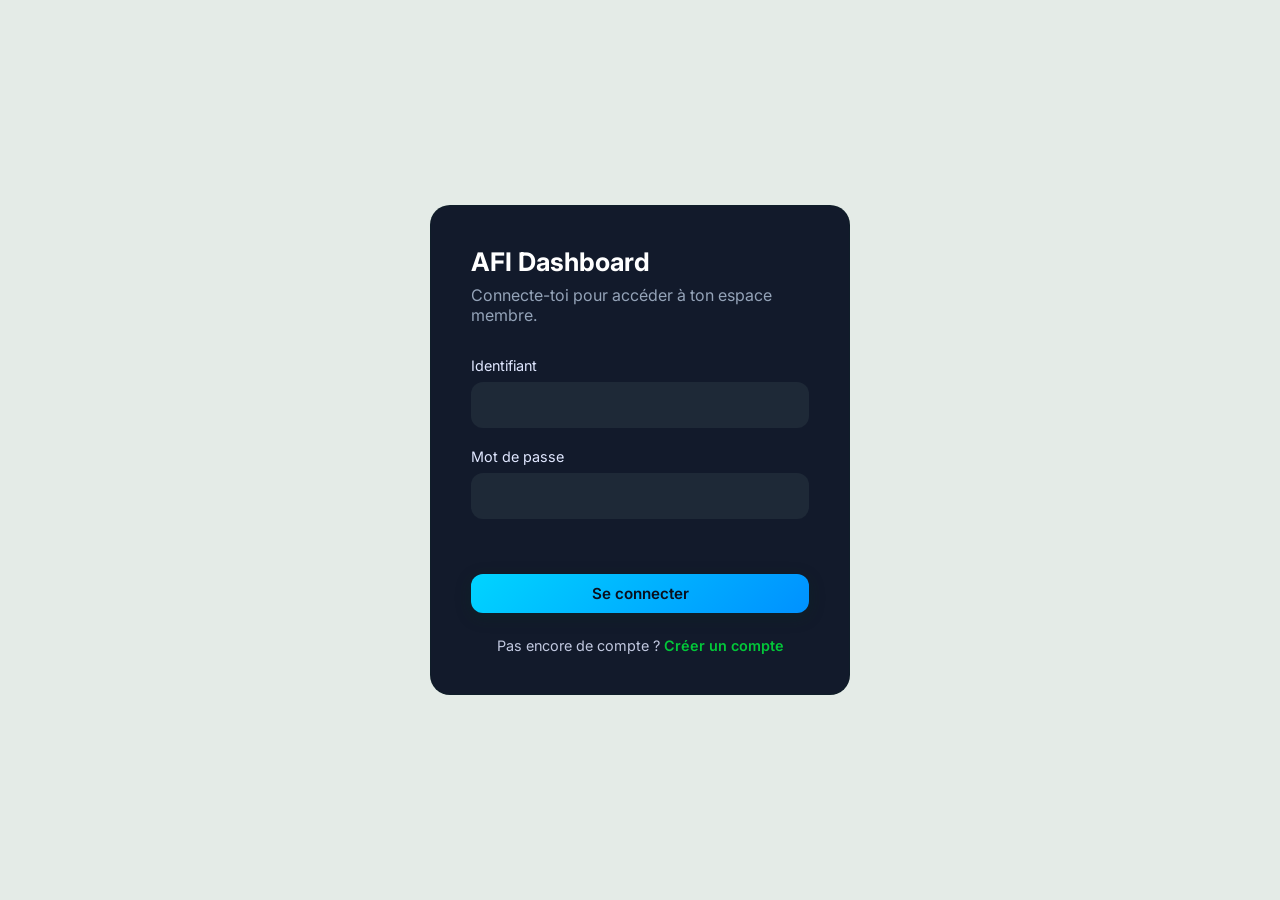
==== web/assets/pages/dashboard.html @ acdeb8c3 "First pushing" ====
<!DOCTYPE html>
<html lang="fr">
<head>
    <meta charset="UTF-8">
    <meta name="viewport" content="width=device-width, initial-scale=1.0">
    <title>Tableau de Bord - Africa Fintech Inside</title>
    <link href="https://fonts.googleapis.com/css2?family=Inter:wght@300;400;500;600;700;800&display=swap" rel="stylesheet">
    <link rel="stylesheet" href="https://cdnjs.cloudflare.com/ajax/libs/font-awesome/6.5.1/css/all.min.css">
    <link rel="stylesheet" href="../css/dashboard.css">
    <!-- Styles compilés depuis ../sass/dashboard.scss (sass ../sass/dashboard.scss ../css/dashboard.css) -->
</head>
<body>
    <!-- Sidebar -->
    <aside class="sidebar">
        <div class="logo-dashboard">
            <img src="../logo.jpeg" alt="AFI">
            AFI Dashboard
        </div>

        <ul class="nav-menu">
            <li><a data-section="home" class="active"><i class="fas fa-home"></i> Accueil</a></li>
            <li><a data-section="contents"><i class="fas fa-play-circle"></i> Mes Contenus</a></li>
            <li><a data-section="events"><i class="fas fa-calendar"></i> Événements</a></li>
            <li><a data-section="community"><i class="fas fa-users"></i> Communauté</a></li>
            <li><a data-section="profile"><i class="fas fa-user-circle"></i> Profil</a></li>
        </ul>

        <div class="sidebar-footer">
            <button id="logout-btn" class="btn btn-block btn-logout">
                <i class="fas fa-sign-out-alt"></i> Se déconnecter
            </button>
        </div>
    </aside>

    <!-- Main Content -->
    <main class="main-content">
        <div class="top-bar">
            <div class="welcome">
                Bonjour, <span id="welcome-name">…</span> 
            </div>
            <div class="top-bar-actions">
                <div class="search-wrapper">
                    <input type="text" placeholder="Rechercher un contenu...">
                    <i class="fas fa-search"></i>
                </div>
                <i class="fas fa-bell icon-bell"></i>
                <div class="avatar" id="avatar">A</div>
            </div>
        </div>

        <!-- ===== Section: Accueil ===== -->
        <section id="section-home" class="dashboard-section active">
            <div class="stats-grid">
                <div class="stat-card stat-card--success">
                    <p><i class="fas fa-circle-check"></i> Contenus terminés</p>
                    <div class="stat-value" id="stat-contents" data-count="0">0</div>
                    <p class="stat-hint">Progression</p>
                </div>
                <div class="stat-card stat-card--warning">
                    <p><i class="fas fa-clock"></i> Heures de formation</p>
                    <div class="stat-value" id="stat-hours" data-count="0" data-suffix="h">0h</div>
                    <p class="stat-hint">Objectif : 60h/an</p>
                </div>
                <div class="stat-card stat-card--info">
                    <p><i class="fas fa-calendar-check"></i> Événements</p>
                    <div class="stat-value" id="stat-events" data-count="0">0</div>
                    <p class="stat-hint">Participations</p>
                </div>
                <div class="stat-card stat-card--purple">
                    <p><i class="fas fa-star"></i> Points Communauté</p>
                    <div class="stat-value" id="stat-points" data-count="0">0</div>
                    <p class="stat-hint">Classement membres</p>
                </div>
            </div>

            <div class="two-col">
                <div>
                    <div class="section-title"><i class="fas fa-fire"></i> Recommandations pour vous</div>
                    <div class="content-grid" id="recommendations">
                        <p class="empty-state">Chargement des contenus…</p>
                    </div>
                </div>

                <div>
                    <div class="section-title"><i class="fas fa-calendar-alt"></i> Prochains événements</div>
                    <div class="events-list" id="events-list">
                        <p class="empty-state">Chargement…</p>
                    </div>
                    <div class="events-list-footer">
                        <a href="#" class="btn btn-primary btn-block" data-section-link="events">Voir tous les événements</a>
                    </div>
                </div>
            </div>

            <div class="highlight-card">
                <div>
                    <h3>AFI Weekly — Dernière édition</h3>
                    <p>Tendances réglementaires en Afrique de l'Ouest + Opportunités de levée de fonds</p>
                </div>
                <a href="#" class="btn btn-primary">Lire le rapport</a>
            </div>
        </section>

        <!-- ===== Section: Mes Contenus ===== -->
        <section id="section-contents" class="dashboard-section">
            <div class="section-title"><i class="fas fa-play-circle"></i> Tous les contenus</div>
            <div class="content-grid" id="contents-full">
                <p class="empty-state">Chargement des contenus…</p>
            </div>
        </section>

        <!-- ===== Section: Événements ===== -->
        <section id="section-events" class="dashboard-section">
            <div class="section-title"><i class="fas fa-calendar"></i> Tous les événements</div>

            <!-- Création d'un événement -->
            <div class="event-create-card" id="event-create-card">
                <div class="event-create-head">
                    <h3 id="event-form-title"><i class="fas fa-plus-circle"></i> Créer un événement</h3>
                    <p id="event-form-subtitle">Il apparaîtra sur la landing et sera ouvert à la réservation.</p>
                </div>
                <form id="event-create-form" class="event-create-form">
                    <div class="form-row">
                        <div class="form-group">
                            <label for="ev-title">Titre *</label>
                            <input type="text" id="ev-title" name="title" required>
                        </div>
                        <div class="form-group">
                            <label for="ev-badge">Badge</label>
                            <input type="text" id="ev-badge" name="badge" placeholder="Networking, Annuel…">
                        </div>
                    </div>
                    <div class="form-group">
                        <label for="ev-description">Description</label>
                        <textarea id="ev-description" name="description" rows="3"></textarea>
                    </div>
                    <div class="form-row">
                        <div class="form-group">
                            <label for="ev-starts-at">Date & heure *</label>
                            <input type="datetime-local" id="ev-starts-at" name="starts_at" required>
                        </div>
                        <div class="form-group">
                            <label for="ev-location">Lieu</label>
                            <input type="text" id="ev-location" name="location" placeholder="Abidjan, En ligne…">
                        </div>
                    </div>
                    <div class="form-row">
                        <div class="form-group">
                            <label for="ev-status">Statut</label>
                            <select id="ev-status" name="status">
                                <option value="open">Réservations ouvertes</option>
                                <option value="early_bird">Early Bird</option>
                                <option value="registered">Inscrit / complet</option>
                            </select>
                        </div>
                        <div class="form-group">
                            <label for="ev-join-url">Lien (visio / billetterie)</label>
                            <input type="url" id="ev-join-url" name="join_url" placeholder="https://…">
                        </div>
                    </div>
                    <p id="event-create-feedback" class="form-error" role="status" aria-live="polite"></p>
                    <div class="form-actions">
                        <button type="submit" class="btn btn-primary" id="event-submit-btn">Publier l'événement</button>
                        <button type="button" class="btn btn-ghost" id="event-cancel-btn" hidden>Annuler</button>
                    </div>
                </form>
            </div>

            <div class="events-list" id="events-full">
                <p class="empty-state">Chargement…</p>
            </div>
        </section>

        <!-- ===== Section: Communauté ===== -->
        <section id="section-community" class="dashboard-section">
            <div class="section-title"><i class="fas fa-users"></i> Communauté</div>
            <p class="empty-state">Espace communautaire à venir.</p>
        </section>

        <!-- ===== Section: Profil ===== -->
        <section id="section-profile" class="dashboard-section">
            <div class="section-title"><i class="fas fa-user-circle"></i> Mon Profil</div>
            <div class="profile-card" id="profile-card">
                <p class="empty-state">Chargement du profil…</p>
            </div>
        </section>

        <footer class="footer">
            &copy; 2026 Africa Fintech Inside • Tableau de Bord Client
        </footer>
    </main>

    <div id="toast" role="status" aria-live="polite"></div>

    <script src="../js/dashboardApp.js"></script>
</body>
</html>
---- web/assets/css/dashboard.css ----
/* ==========================================================================
   VARIABLES & DESIGN SYSTEM
   ========================================================================== */
:root {
  --primary: #00381C;
  --dark: #101828;
  --card: #121a2b;
  --text: #e0e7ff;
  --muted: #94a3b8;
}

* {
  margin: 0;
  padding: 0;
  box-sizing: border-box;
}

body {
  font-family: "Inter", sans-serif;
  background: #E4EBE7;
  color: var(--text);
  min-height: 100vh;
  display: flex;
}

.sidebar {
  width: 280px;
  background: #E4EBE7;
  border-right: 1px solid rgba(0, 56, 28, 0.1);
  padding: 2rem 1.5rem;
  height: 100vh;
  position: fixed;
  display: flex;
  flex-direction: column;
  overflow-y: auto;
}

.logo-dashboard {
  font-size: 1.5rem;
  font-weight: 800;
  color: white;
  margin-bottom: 3rem;
  display: flex;
  align-items: center;
  gap: 10px;
}
.logo-dashboard img {
  height: 40px;
  border-radius: 8px;
  box-shadow: 0 0 0 1px rgba(0, 56, 28, 0.3), 0 4px 16px rgba(0, 56, 28, 0.15);
  transition: transform 0.4s cubic-bezier(0.16, 1, 0.3, 1);
}
.logo-dashboard:hover img {
  transform: rotate(-6deg) scale(1.05);
}

.nav-menu {
  list-style: none;
}
.nav-menu li {
  margin-bottom: 0.5rem;
}
.nav-menu a {
  position: relative;
  display: flex;
  align-items: center;
  gap: 12px;
  padding: 12px 16px;
  color: #a5b4fc;
  text-decoration: none;
  border-radius: 12px;
  transition: color 0.3s, background 0.3s, transform 0.2s;
  cursor: pointer;
}
.nav-menu a i {
  width: 20px;
  text-align: center;
  font-size: 1rem;
  transition: transform 0.3s;
}
.nav-menu a:hover {
  background: rgba(0, 56, 28, 0.08);
  color: white;
  transform: translateX(4px);
}
.nav-menu a:hover i {
  transform: scale(1.15);
}
.nav-menu a.active {
  background: rgba(0, 56, 28, 0.15);
  color: white;
}
.nav-menu a.active::before {
  content: "";
  position: absolute;
  left: 0;
  top: 20%;
  bottom: 20%;
  width: 3px;
  border-radius: 0 3px 3px 0;
  background: var(--primary);
  box-shadow: 0 0 12px var(--primary);
}

.sidebar-footer {
  margin-top: auto;
  padding-top: 3rem;
}

.main-content {
  margin-left: 280px;
  flex: 1;
  padding: 2rem;
  width: calc(100% - 280px);
}

.top-bar {
  display: flex;
  justify-content: space-between;
  align-items: center;
  margin-bottom: 2rem;
  background: white;
  padding: 1rem 2rem;
  border-radius: 16px;
  gap: 1rem;
  flex-wrap: wrap;
}

.welcome {
  font-size: 1.8rem;
  font-weight: 700;
}
.welcome span {
  color: var(--primary);
}

.top-bar-actions {
  display: flex;
  align-items: center;
  gap: 1rem;
}

.search-wrapper {
  position: relative;
}
.search-wrapper input {
  background: #1e2937;
  border: none;
  padding: 10px 16px 10px 40px;
  border-radius: 9999px;
  width: 320px;
  max-width: 100%;
  color: white;
}
.search-wrapper i {
  position: absolute;
  left: 16px;
  top: 12px;
  color: #64748b;
}

.icon-bell {
  font-size: 1.4rem;
  cursor: pointer;
  color: #a5b4fc;
  transition: color 0.3s, transform 0.3s;
}
.icon-bell:hover {
  color: var(--primary);
  transform: rotate(12deg);
}

.avatar {
  width: 42px;
  height: 42px;
  color: #fff;
  border-radius: 50%;
  display: flex;
  align-items: center;
  justify-content: center;
  font-weight: bold;
  text-transform: uppercase;
  box-shadow: 0 4px 14px rgba(0, 56, 28, 0.3);
  cursor: pointer;
  transition: transform 0.3s;
}
.avatar:hover {
  transform: scale(1.08);
}

.dashboard-section {
  display: none;
}
.dashboard-section.active {
  display: block;
  animation: fadeIn 0.45s cubic-bezier(0.16, 1, 0.3, 1);
}

@keyframes fadeIn {
  from {
    opacity: 0;
    transform: translateY(14px);
  }
  to {
    opacity: 1;
    transform: translateY(0);
  }
}
.reveal {
  opacity: 0;
  transform: translateY(18px);
  animation: revealUp 0.6s cubic-bezier(0.16, 1, 0.3, 1) forwards;
  animation-delay: var(--delay, 0s);
}

@keyframes revealUp {
  to {
    opacity: 1;
    transform: translateY(0);
  }
}
@media (prefers-reduced-motion: reduce) {
  .reveal {
    animation: none;
    opacity: 1;
    transform: none;
  }
  .dashboard-section.active {
    animation: none;
  }
}
.stats-grid {
  display: grid;
  grid-template-columns: repeat(auto-fit, minmax(240px, 1fr));
  gap: 1.5rem;
  margin-bottom: 2.5rem;
}

.stat-card {
  position: relative;
  background-color: white;
  border-radius: 16px;
  padding: 1.75rem;
  border: 1px solid rgba(0, 56, 28, 0.2);
  overflow: hidden;
  transition: transform 0.35s cubic-bezier(0.16, 1, 0.3, 1), border-color 0.35s, box-shadow 0.35s;
}
.stat-card::before {
  content: "";
  position: absolute;
  top: 0;
  left: 0;
  right: 0;
  height: 3px;
  background: var(--accent, var(--primary));
  opacity: 0.9;
}
.stat-card::after {
  content: "";
  position: absolute;
  top: -40%;
  right: -20%;
  width: 160px;
  height: 160px;
  opacity: 0.08;
  transition: opacity 0.35s;
  pointer-events: none;
}
.stat-card:hover {
  transform: translateY(-6px);
  border-color: var(--accent, var(--primary));
  box-shadow: 0 16px 40px rgba(0, 0, 0, 0.35);
}
.stat-card:hover::after {
  opacity: 0.18;
}
.stat-card > p:first-child {
  margin-bottom: 0.5rem;
  font-size: 0 0.95rem;
}
.stat-card--success {
  --accent: #22c55e;
}
.stat-card--warning {
  --accent: #eab308;
}
.stat-card--info {
  --accent: #00381C;
}
.stat-card--purple {
  --accent: #a855f7;
}

.stat-value {
  font-size: 2.4rem;
  font-weight: 800;
  color: var(--accent, var(--primary));
  line-height: 1.1;
  letter-spacing: -0.02em;
}

.stat-hint {
  font-size: 0.9rem;
  margin-top: 0.35rem;
  color: var(--accent, var(--primary));
}

.section-title {
  font-size: 1.4rem;
  margin-bottom: 1.25rem;
  display: flex;
  align-items: center;
  gap: 10px;
}

.two-col {
  display: grid;
  grid-template-columns: 2fr 1fr;
  gap: 2rem;
}

.content-grid {
  display: grid;
  grid-template-columns: repeat(auto-fit, minmax(320px, 1fr));
  gap: 1.5rem;
}

.content-card {
  background: white;
  border: 1px solid rgba(255, 255, 255, 0.05);
  border-radius: 16px;
  overflow: hidden;
  transition: transform 0.35s cubic-bezier(0.16, 1, 0.3, 1), box-shadow 0.35s, border-color 0.35s;
}
.content-card:hover {
  transform: translateY(-8px);
  border-color: rgba(0, 56, 28, 0.35);
  box-shadow: 0 18px 44px rgba(0, 0, 0, 0.4);
}
.content-card:hover .thumbnail {
  transform: scale(1.06);
}
.content-card:hover .thumbnail::after {
  opacity: 0.85;
}
.content-card:hover .play-overlay {
  opacity: 1;
  transform: translate(-50%, -50%) scale(1);
}

.thumbnail {
  height: 180px;
  background-image: var(--thumb);
  background-size: cover;
  background-position: center;
  position: relative;
  overflow: hidden;
  transition: transform 0.5s ease;
}
.thumbnail::after {
  content: "";
  position: absolute;
  inset: 0;
  background: linear-gradient(to top, rgba(10, 15, 28, 0.6), transparent 60%);
  opacity: 0.5;
  transition: opacity 0.35s;
}

.play-overlay {
  position: absolute;
  top: 50%;
  left: 50%;
  transform: translate(-50%, -50%) scale(0.85);
  width: 54px;
  height: 54px;
  background: rgba(0, 56, 28, 0.95);
  border-radius: 50%;
  display: flex;
  align-items: center;
  justify-content: center;
  color: #0a0f1c;
  font-size: 1.3rem;
  opacity: 0;
  z-index: 1;
  transition: opacity 0.35s, transform 0.35s cubic-bezier(0.16, 1, 0.3, 1);
  box-shadow: 0 0 0 8px rgba(0, 56, 28, 0.18);
}

.content-info {
  padding: 1.25rem;
}
.content-info h3 {
  margin: 12px 0 8px;
  font-size: 1.1rem;
}
.content-info .meta {
  color: var(--muted);
  font-size: 0.9rem;
  line-height: 1.4;
}

.badge {
  color: white;
  font-size: 0.75rem;
  padding: 2px 8px;
  border-radius: 9999px;
  background: var(--badge-color, #64748b);
}

.events-list {
  background: var(--card);
  border-radius: 16px;
  padding: 1.5rem;
}

.events-list-footer {
  margin-top: 2rem;
}

.event-item {
  display: flex;
  justify-content: space-between;
  align-items: center;
  padding: 1rem 0.75rem;
  margin: 0 -0.75rem;
  border-bottom: 1px solid rgba(255, 255, 255, 0.08);
  border-radius: 10px;
  gap: 1rem;
  transition: background 0.3s;
}
.event-item:hover {
  background: rgba(0, 56, 28, 0.05);
}
.event-item:last-child {
  border-bottom: none;
}
.event-item small {
  color: var(--muted);
}

.event-actions {
  display: flex;
  gap: 0.5rem;
  flex-wrap: wrap;
  justify-content: flex-end;
}

.event-status {
  font-weight: 600;
  white-space: nowrap;
}

.status-registered {
  color: #22c55e;
}

.status-early_bird {
  color: #eab308;
}

.btn {
  padding: 10px 24px;
  border-radius: 12px;
  font-weight: 600;
  text-decoration: none;
  display: inline-flex;
  align-items: center;
  gap: 8px;
  transition: all 0.3s;
  border: none;
  cursor: pointer;
  font-family: inherit;
  font-size: 0.95rem;
}

.btn-primary {
  background: linear-gradient(135deg, #00d4ff 0%, #0091ff 100%);
  color: #0a0f1c;
  box-shadow: 0 4px 16px rgba(0, 56, 28, 0.25);
}
.btn-primary:hover {
  transform: translateY(-2px);
  box-shadow: 0 8px 24px rgba(0, 56, 28, 0.4);
}
.btn-primary:active {
  transform: translateY(0);
}

.btn-block {
  width: 100%;
  justify-content: center;
}

.btn-sm {
  padding: 6px 14px;
  font-size: 0.85rem;
}

.btn-watch {
  margin-top: 1rem;
}

.btn-ghost {
  background: rgba(255, 255, 255, 0.06);
  color: var(--text);
  border: 1px solid rgba(255, 255, 255, 0.12);
}
.btn-ghost:hover {
  background: rgba(255, 255, 255, 0.12);
  border-color: rgba(0, 56, 28, 0.4);
}

.btn-danger {
  background: rgba(248, 113, 113, 0.12);
  color: #f87171;
  border: 1px solid rgba(248, 113, 113, 0.4);
}
.btn-danger:hover {
  background: rgba(248, 113, 113, 0.2);
  transform: translateY(-2px);
}

.btn-logout {
  color: #f87171;
}

.highlight-card {
  margin-top: 3rem;
  background: var(--card);
  border-radius: 16px;
  padding: 2rem;
  display: flex;
  align-items: center;
  justify-content: space-between;
  gap: 1.5rem;
  flex-wrap: wrap;
}
.highlight-card p {
  color: var(--muted);
}

.footer {
  text-align: center;
  padding: 2rem;
  color: #64748b;
  font-size: 0.9rem;
}

.empty-state {
  color: var(--muted);
  padding: 1rem 0;
}

.profile-card {
  background: var(--card);
  border: 1px solid rgba(0, 56, 28, 0.15);
  border-radius: 16px;
  padding: 1rem 1.75rem;
  max-width: 620px;
}

.profile-row {
  display: flex;
  justify-content: space-between;
  align-items: center;
  gap: 1rem;
  padding: 1rem 0;
  border-bottom: 1px solid rgba(255, 255, 255, 0.08);
}
.profile-row:last-child {
  border-bottom: none;
}

.profile-label {
  color: var(--muted);
}

.profile-value {
  font-weight: 600;
}

#toast {
  position: fixed;
  bottom: 24px;
  right: 24px;
  display: flex;
  align-items: center;
  gap: 12px;
  background: var(--card);
  color: var(--text);
  border: 1px solid rgba(0, 56, 28, 0.3);
  border-left: 4px solid var(--primary);
  padding: 14px 20px;
  border-radius: 12px;
  box-shadow: 0 12px 32px rgba(0, 0, 0, 0.4);
  max-width: 360px;
  transform: translateY(150%);
  opacity: 0;
  transition: transform 0.4s cubic-bezier(0.16, 1, 0.3, 1), opacity 0.4s;
  z-index: 2000;
}
#toast.show {
  transform: translateY(0);
  opacity: 1;
}
#toast i {
  color: var(--primary);
}

@media (max-width: 992px) {
  body {
    flex-direction: column;
  }
  .sidebar {
    position: relative;
    width: 100%;
    height: auto;
  }
  .main-content {
    margin-left: 0;
    width: 100%;
  }
  .two-col {
    grid-template-columns: 1fr;
  }
  .search-wrapper input {
    width: 100%;
  }
}
.login-body {
  display: flex;
  align-items: center;
  justify-content: center;
  padding: 1.5rem;
}

.login-card {
  background: var(--card);
  border: 1px solid rgba(0, 56, 28, 0.15);
  border-radius: 20px;
  padding: 2.5rem;
  width: min(420px, 100%);
}
.login-card h1 {
  font-size: 1.6rem;
  margin-bottom: 0.5rem;
  color: white;
}
.login-card .subtitle {
  color: var(--muted);
  margin-bottom: 2rem;
}

.form-group {
  margin-bottom: 1.25rem;
}
.form-group label {
  display: block;
  margin-bottom: 0.5rem;
  font-size: 0.9rem;
}
.form-group input,
.form-group textarea,
.form-group select {
  width: 100%;
  background: #1e2937;
  border: 1px solid transparent;
  padding: 12px 16px;
  border-radius: 12px;
  color: white;
  font-size: 1rem;
  font-family: inherit;
}
.form-group textarea {
  resize: vertical;
}
.form-group input:focus,
.form-group textarea:focus,
.form-group select:focus {
  outline: none;
  border-color: var(--primary);
}

.event-create-card {
  background: rgba(255, 255, 255, 0.03);
  border: 1px solid rgba(255, 255, 255, 0.08);
  border-radius: 16px;
  padding: 1.75rem;
  margin-bottom: 2rem;
}

.event-create-head h3 {
  margin: 0 0 0.35rem;
  font-size: 1.15rem;
}
.event-create-head p {
  margin: 0 0 1.5rem;
  font-size: 0.9rem;
  opacity: 0.7;
}

.form-row {
  display: grid;
  grid-template-columns: 1fr 1fr;
  gap: 1.25rem;
}

@media (max-width: 640px) {
  .form-row {
    grid-template-columns: 1fr;
  }
}
.form-actions {
  display: flex;
  gap: 0.75rem;
  flex-wrap: wrap;
}

.form-error {
  color: #f87171;
  font-size: 0.9rem;
  min-height: 1.2rem;
  margin-bottom: 1rem;
}
.form-error--success {
  color: #22c55e;
}

.form-switch {
  margin-top: 1.5rem;
  text-align: center;
  font-size: 0.9rem;
  opacity: 0.85;
}
.form-switch a {
  color: #00E63C;
  font-weight: 600;
  text-decoration: none;
}
.form-switch a:hover {
  text-decoration: underline;
}

/*# sourceMappingURL=dashboard.css.map */
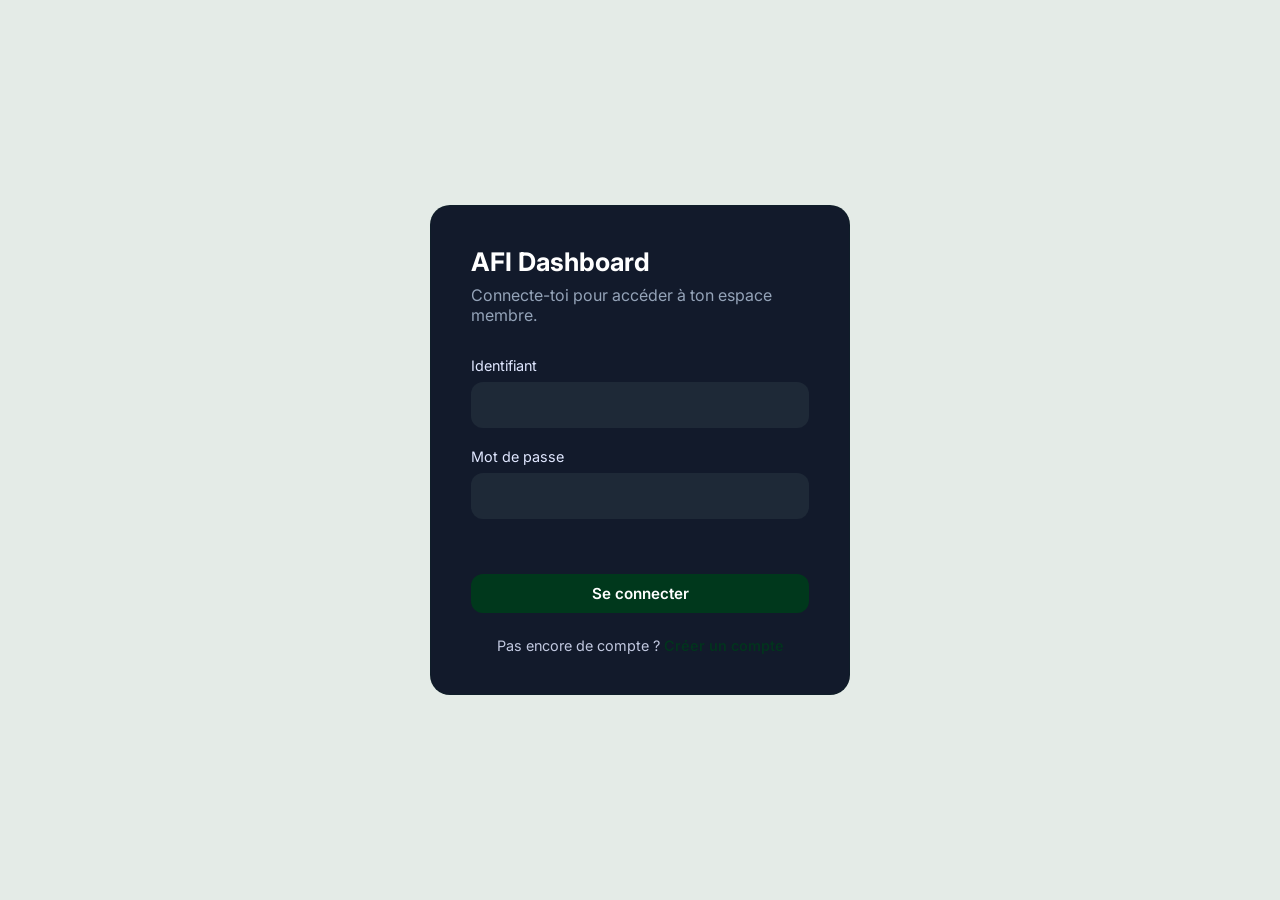
==== commit 084620b0: "TryToMakeSomething" ====
--- a/web/assets/pages/dashboard.html
+++ b/web/assets/pages/dashboard.html
@@ -18,11 +18,38 @@
         </div>
 
         <ul class="nav-menu">
-            <li><a data-section="home" class="active"><i class="fas fa-home"></i> Accueil</a></li>
-            <li><a data-section="contents"><i class="fas fa-play-circle"></i> Mes Contenus</a></li>
-            <li><a data-section="events"><i class="fas fa-calendar"></i> Événements</a></li>
-            <li><a data-section="community"><i class="fas fa-users"></i> Communauté</a></li>
-            <li><a data-section="profile"><i class="fas fa-user-circle"></i> Profil</a></li>
+            <li>
+                <a data-section="home" class="active">
+                    <i class="fas fa-home"></i>
+                    <span>Accueil</span>
+                </a>
+            </li>
+            <li>
+                <a data-section="contents">
+                    <i class="fas fa-play-circle"></i>
+                    <span>Mes Contenus</span>
+                </a>
+            </li>
+            <li>
+                <a data-section="events">
+                    <i class="fas fa-calendar"></i>
+                    <span>Événements</span>
+                </a>
+            </li>
+            <li>
+                <a data-section="community">
+                    <i class="fas fa-users"></i>
+                    <span>Communauté</span>
+                    <span class="nav-badge badge-dev">EN DEV</span>
+                </a>
+            </li>
+            <li>
+                <a data-section="profile">
+                    <i class="fas fa-user-circle"></i>
+                    <span>Profil</span>
+                    <span class="nav-badge badge-dev">EN DEV</span>
+                </a>
+            </li>
         </ul>
 
         <div class="sidebar-footer">
@@ -184,6 +211,15 @@
                 <p class="empty-state">Chargement du profil…</p>
             </div>
         </section>
+        <div class="reservations-modal" id="reservations-modal">
+            <div class="reservations-modal__overlay"></div>
+            <div class="reservations-modal__dialog">
+                <button type="button" class="reservations-modal__close" aria-label="Fermer">&times;</button>
+                <h3 class="reservations-modal__title">Réservations</h3>
+                <p class="reservations-modal__sub"></p>
+                <div class="reservations-modal__list"></div>
+            </div>
+        </div>
 
         <footer class="footer">
             &copy; 2026 Africa Fintech Inside • Tableau de Bord Client
@@ -193,5 +229,6 @@
     <div id="toast" role="status" aria-live="polite"></div>
 
     <script src="../js/dashboardApp.js"></script>
+    <script src="../js/notifications.js"></script>
 </body>
 </html>
--- a/web/assets/css/dashboard.css
+++ b/web/assets/css/dashboard.css
@@ -25,7 +25,7 @@
 
 .sidebar {
   width: 280px;
-  background: #E4EBE7;
+  background: #173c27;
   border-right: 1px solid rgba(0, 56, 28, 0.1);
   padding: 2rem 1.5rem;
   height: 100vh;
@@ -47,11 +47,10 @@
 .logo-dashboard img {
   height: 40px;
   border-radius: 8px;
-  box-shadow: 0 0 0 1px rgba(0, 56, 28, 0.3), 0 4px 16px rgba(0, 56, 28, 0.15);
-  transition: transform 0.4s cubic-bezier(0.16, 1, 0.3, 1);
+  transition: transform 0.3s cubic-bezier(0.16, 1, 0.3, 1);
 }
 .logo-dashboard:hover img {
-  transform: rotate(-6deg) scale(1.05);
+  transform: scale(1.03);
 }
 
 .nav-menu {
@@ -66,29 +65,28 @@
   align-items: center;
   gap: 12px;
   padding: 12px 16px;
-  color: #a5b4fc;
+  color: rgba(255, 255, 255, 0.75);
   text-decoration: none;
-  border-radius: 12px;
-  transition: color 0.3s, background 0.3s, transform 0.2s;
+  border-radius: 10px;
+  transition: color 0.25s, background 0.25s;
   cursor: pointer;
 }
 .nav-menu a i {
   width: 20px;
   text-align: center;
   font-size: 1rem;
-  transition: transform 0.3s;
+  flex-shrink: 0;
+}
+.nav-menu a > span:not(.nav-badge) {
+  flex: 1;
 }
 .nav-menu a:hover {
-  background: rgba(0, 56, 28, 0.08);
-  color: white;
-  transform: translateX(4px);
-}
-.nav-menu a:hover i {
-  transform: scale(1.15);
+  background: rgba(255, 255, 255, 0.06);
+  color: #ffffff;
 }
 .nav-menu a.active {
-  background: rgba(0, 56, 28, 0.15);
-  color: white;
+  background: rgba(255, 255, 255, 0.1);
+  color: #ffffff;
 }
 .nav-menu a.active::before {
   content: "";
@@ -99,7 +97,95 @@
   width: 3px;
   border-radius: 0 3px 3px 0;
   background: var(--primary);
-  box-shadow: 0 0 12px var(--primary);
+}
+
+.nav-badge {
+  padding: 3px 8px;
+  border-radius: 6px;
+  font-size: 0.65rem;
+  font-weight: 700;
+  letter-spacing: 0.4px;
+  text-transform: uppercase;
+  white-space: nowrap;
+}
+
+.badge-dev {
+  background: rgba(220, 38, 38, 0.12);
+  color: #dc2626;
+  border: 1px solid rgba(220, 38, 38, 0.25);
+}
+
+.reservations-modal {
+  position: fixed;
+  inset: 0;
+  z-index: 1000;
+  display: none;
+  align-items: center;
+  justify-content: center;
+  padding: 1.5rem;
+}
+.reservations-modal.is-open {
+  display: flex;
+}
+.reservations-modal__overlay {
+  position: absolute;
+  inset: 0;
+  background: rgba(0, 0, 0, 0.55);
+  backdrop-filter: blur(3px);
+}
+.reservations-modal__dialog {
+  position: relative;
+  width: 100%;
+  max-width: 520px;
+  max-height: 80vh;
+  overflow-y: auto;
+  background: var(--card);
+  border: 1px solid rgba(0, 56, 28, 0.15);
+  border-radius: 16px;
+  padding: 2rem;
+  box-shadow: 0 24px 60px rgba(0, 0, 0, 0.25);
+}
+.reservations-modal__close {
+  position: absolute;
+  top: 1rem;
+  right: 1.1rem;
+  background: none;
+  border: none;
+  font-size: 1.7rem;
+  line-height: 1;
+  color: var(--muted);
+  cursor: pointer;
+  transition: color 0.2s ease;
+}
+.reservations-modal__close:hover {
+  color: var(--primary);
+}
+.reservations-modal__title {
+  margin: 0 0 0.35rem;
+  color: var(--primary);
+  font-size: 1.3rem;
+}
+.reservations-modal__sub {
+  margin: 0 0 1.25rem;
+  color: var(--muted);
+  font-size: 0.9rem;
+}
+
+.reservation-item {
+  display: flex;
+  justify-content: space-between;
+  align-items: center;
+  padding: 0.85rem 0;
+  border-bottom: 1px solid rgba(255, 255, 255, 0.08);
+  gap: 1rem;
+}
+.reservation-item:last-child {
+  border-bottom: none;
+}
+.reservation-item small {
+  color: var(--muted);
+  display: block;
+  margin-top: 2px;
 }
 
 .sidebar-footer {
@@ -162,30 +248,29 @@
 .icon-bell {
   font-size: 1.4rem;
   cursor: pointer;
-  color: #a5b4fc;
-  transition: color 0.3s, transform 0.3s;
+  color: var(--muted);
+  transition: color 0.25s;
 }
 .icon-bell:hover {
   color: var(--primary);
-  transform: rotate(12deg);
 }
 
 .avatar {
   width: 42px;
   height: 42px;
-  color: #fff;
+  background: rgba(0, 56, 28, 0.15);
+  color: var(--primary);
   border-radius: 50%;
   display: flex;
   align-items: center;
   justify-content: center;
   font-weight: bold;
   text-transform: uppercase;
-  box-shadow: 0 4px 14px rgba(0, 56, 28, 0.3);
   cursor: pointer;
-  transition: transform 0.3s;
+  transition: transform 0.2s;
 }
 .avatar:hover {
-  transform: scale(1.08);
+  transform: scale(1.05);
 }
 
 .dashboard-section {
@@ -243,7 +328,7 @@
   padding: 1.75rem;
   border: 1px solid rgba(0, 56, 28, 0.2);
   overflow: hidden;
-  transition: transform 0.35s cubic-bezier(0.16, 1, 0.3, 1), border-color 0.35s, box-shadow 0.35s;
+  transition: transform 0.25s ease, border-color 0.25s;
 }
 .stat-card::before {
   content: "";
@@ -255,28 +340,13 @@
   background: var(--accent, var(--primary));
   opacity: 0.9;
 }
-.stat-card::after {
-  content: "";
-  position: absolute;
-  top: -40%;
-  right: -20%;
-  width: 160px;
-  height: 160px;
-  opacity: 0.08;
-  transition: opacity 0.35s;
-  pointer-events: none;
-}
 .stat-card:hover {
-  transform: translateY(-6px);
+  transform: translateY(-3px);
   border-color: var(--accent, var(--primary));
-  box-shadow: 0 16px 40px rgba(0, 0, 0, 0.35);
-}
-.stat-card:hover::after {
-  opacity: 0.18;
 }
 .stat-card > p:first-child {
   margin-bottom: 0.5rem;
-  font-size: 0 0.95rem;
+  font-size: 0.95rem;
 }
 .stat-card--success {
   --accent: #22c55e;
@@ -288,7 +358,7 @@
   --accent: #00381C;
 }
 .stat-card--purple {
-  --accent: #a855f7;
+  --accent: #00381C;
 }
 
 .stat-value {
@@ -327,21 +397,20 @@
 
 .content-card {
   background: white;
-  border: 1px solid rgba(255, 255, 255, 0.05);
+  border: 1px solid rgba(0, 0, 0, 0.06);
   border-radius: 16px;
   overflow: hidden;
-  transition: transform 0.35s cubic-bezier(0.16, 1, 0.3, 1), box-shadow 0.35s, border-color 0.35s;
+  transition: transform 0.25s ease, border-color 0.25s;
 }
 .content-card:hover {
-  transform: translateY(-8px);
+  transform: translateY(-4px);
   border-color: rgba(0, 56, 28, 0.35);
-  box-shadow: 0 18px 44px rgba(0, 0, 0, 0.4);
 }
 .content-card:hover .thumbnail {
-  transform: scale(1.06);
+  transform: scale(1.03);
 }
 .content-card:hover .thumbnail::after {
-  opacity: 0.85;
+  opacity: 0.6;
 }
 .content-card:hover .play-overlay {
   opacity: 1;
@@ -378,12 +447,11 @@
   display: flex;
   align-items: center;
   justify-content: center;
-  color: #0a0f1c;
+  color: #fff;
   font-size: 1.3rem;
   opacity: 0;
   z-index: 1;
-  transition: opacity 0.35s, transform 0.35s cubic-bezier(0.16, 1, 0.3, 1);
-  box-shadow: 0 0 0 8px rgba(0, 56, 28, 0.18);
+  transition: opacity 0.3s, transform 0.3s cubic-bezier(0.16, 1, 0.3, 1);
 }
 
 .content-info {
@@ -426,7 +494,7 @@
   border-bottom: 1px solid rgba(255, 255, 255, 0.08);
   border-radius: 10px;
   gap: 1rem;
-  transition: background 0.3s;
+  transition: background 0.25s;
 }
 .event-item:hover {
   background: rgba(0, 56, 28, 0.05);
@@ -466,7 +534,7 @@
   display: inline-flex;
   align-items: center;
   gap: 8px;
-  transition: all 0.3s;
+  transition: all 0.25s;
   border: none;
   cursor: pointer;
   font-family: inherit;
@@ -474,13 +542,12 @@
 }
 
 .btn-primary {
-  background: linear-gradient(135deg, #00d4ff 0%, #0091ff 100%);
-  color: #0a0f1c;
-  box-shadow: 0 4px 16px rgba(0, 56, 28, 0.25);
+  background: var(--primary);
+  color: #fff;
 }
 .btn-primary:hover {
-  transform: translateY(-2px);
-  box-shadow: 0 8px 24px rgba(0, 56, 28, 0.4);
+  transform: translateY(-1px);
+  background: rgb(0, 25.4, 12.7);
 }
 .btn-primary:active {
   transform: translateY(0);
@@ -517,7 +584,7 @@
 }
 .btn-danger:hover {
   background: rgba(248, 113, 113, 0.2);
-  transform: translateY(-2px);
+  transform: translateY(-1px);
 }
 
 .btn-logout {
@@ -592,7 +659,7 @@
   border-left: 4px solid var(--primary);
   padding: 14px 20px;
   border-radius: 12px;
-  box-shadow: 0 12px 32px rgba(0, 0, 0, 0.4);
+  box-shadow: 0 8px 24px rgba(0, 0, 0, 0.25);
   max-width: 360px;
   transform: translateY(150%);
   opacity: 0;
@@ -733,7 +800,7 @@
   opacity: 0.85;
 }
 .form-switch a {
-  color: #00E63C;
+  color: var(--primary);
   font-weight: 600;
   text-decoration: none;
 }
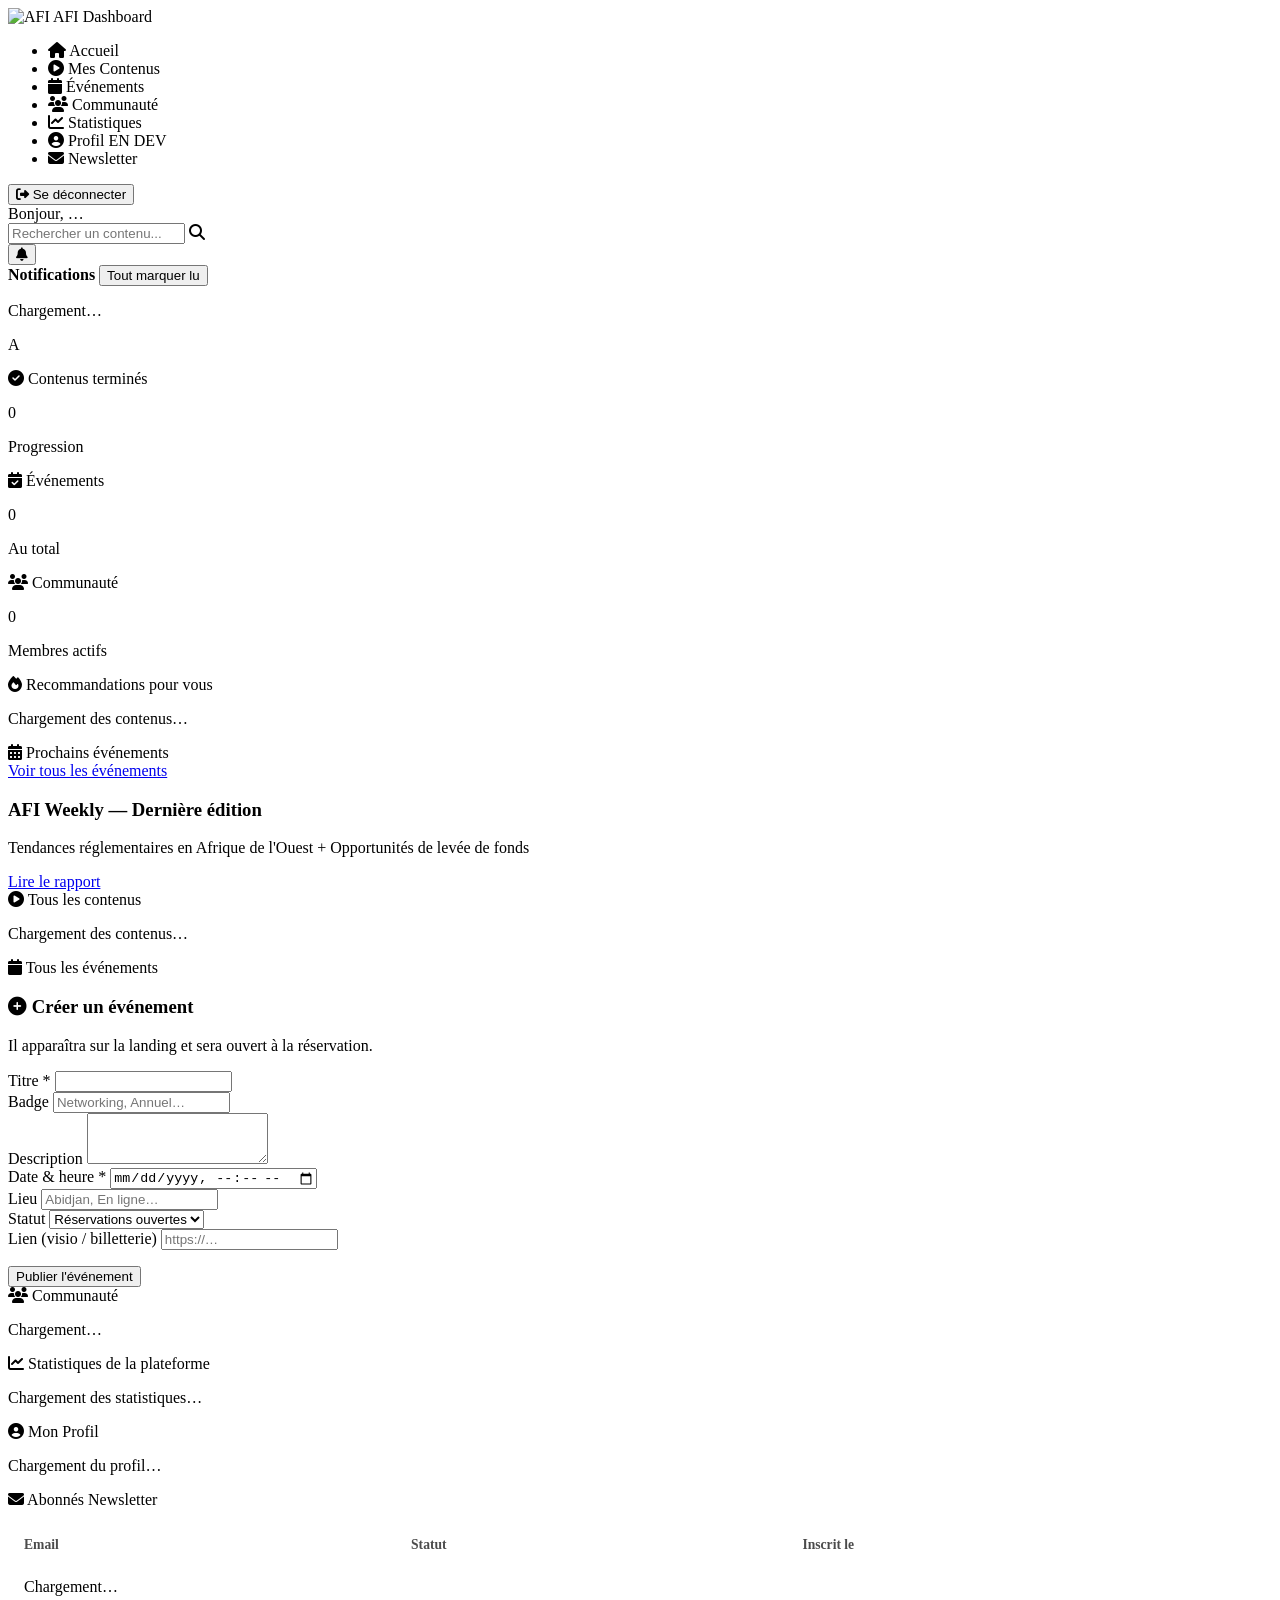
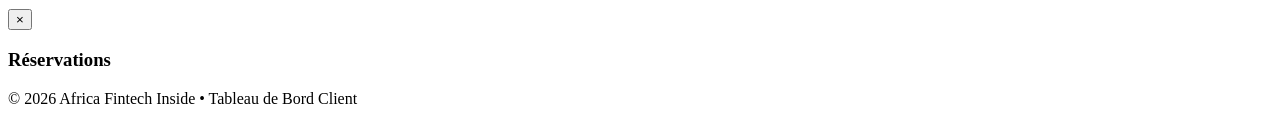
==== commit e9e55a2d: "LastWorkOf_28_11_2026" ====
--- a/web/assets/pages/dashboard.html
+++ b/web/assets/pages/dashboard.html
@@ -3,17 +3,47 @@
 <head>
     <meta charset="UTF-8">
     <meta name="viewport" content="width=device-width, initial-scale=1.0">
+    <meta name="robots" content="noindex, nofollow">
     <title>Tableau de Bord - Africa Fintech Inside</title>
     <link href="https://fonts.googleapis.com/css2?family=Inter:wght@300;400;500;600;700;800&display=swap" rel="stylesheet">
     <link rel="stylesheet" href="https://cdnjs.cloudflare.com/ajax/libs/font-awesome/6.5.1/css/all.min.css">
-    <link rel="stylesheet" href="../css/dashboard.css">
+    <link rel="stylesheet" href="/assets/css/dashboard.css">
     <!-- Styles compilés depuis ../sass/dashboard.scss (sass ../sass/dashboard.scss ../css/dashboard.css) -->
+
+    <style>
+        .newsletter-summary { margin-bottom: 1rem; opacity: .85; }
+        .newsletter-table-wrapper { overflow-x: auto; }
+        .newsletter-table { width: 100%; border-collapse: collapse; }
+        .newsletter-table th,
+        .newsletter-table td {
+            text-align: left; padding: .75rem 1rem;
+            border-bottom: 1px solid rgba(255, 255, 255, .08);
+        }
+        .newsletter-table th { font-weight: 600; opacity: .7; font-size: .85rem; }
+        .sub-status {
+            display: inline-block; padding: .15rem .6rem;
+            border-radius: 999px; font-size: .8rem; font-weight: 600;
+        }
+        .sub-status--active { background: rgba(34, 197, 94, .15); color: #22c55e; }
+        .sub-status--inactive { background: rgba(148, 163, 184, .15); color: #94a3b8; }
+    </style>
+
+    <!-- Mixpanel : envoie les événements pour que /api/site-stats/ ait
+         quelque chose à afficher. Token = Project Token (Settings > SellMuse),
+         PAS le Project ID ni le Service Account. -->
+    <script src="https://cdn.mxpnl.com/libs/mixpanel-2-latest.min.js"></script>
+    <script>
+        mixpanel.init("c207f032a0e8c4c07da6d487538b53c3", { persistence: "localStorage" });
+        // Événement explicite plutôt que l'autocapture : le nom est garanti
+        // identique à celui utilisé dans TRACKED_METRICS (sync_stats.py).
+        mixpanel.track("Page View", { page: "dashboard" });
+    </script>
 </head>
 <body>
     <!-- Sidebar -->
     <aside class="sidebar">
         <div class="logo-dashboard">
-            <img src="../logo.jpeg" alt="AFI">
+            <img src="/assets/logo.jpeg" alt="AFI">
             AFI Dashboard
         </div>
 
@@ -40,7 +70,12 @@
                 <a data-section="community">
                     <i class="fas fa-users"></i>
                     <span>Communauté</span>
-                    <span class="nav-badge badge-dev">EN DEV</span>
+                </a>
+            </li>
+            <li>
+                <a data-section="stats">
+                    <i class="fas fa-chart-line"></i>
+                    <span>Statistiques</span>
                 </a>
             </li>
             <li>
@@ -48,8 +83,16 @@
                     <i class="fas fa-user-circle"></i>
                     <span>Profil</span>
                     <span class="nav-badge badge-dev">EN DEV</span>
-                </a>
-            </li>
+
+                </a>
+            </li>
+            <li>
+                <a data-section="newsletter">
+                    <i class="fas fa-envelope"></i>
+                    <span>Newsletter</span>
+                </a>
+            </li>
+
         </ul>
 
         <div class="sidebar-footer">
@@ -70,7 +113,26 @@
                     <input type="text" placeholder="Rechercher un contenu...">
                     <i class="fas fa-search"></i>
                 </div>
-                <i class="fas fa-bell icon-bell"></i>
+
+                <!-- Panneau de notifications : les id ci-dessous sont ceux
+                     attendus par notifications.js -->
+                <div class="notification-wrapper">
+                    <button type="button" id="notification-btn" class="icon-btn" aria-label="Notifications">
+                        <i class="fas fa-bell icon-bell"></i>
+                        <span id="notification-count" class="notification-badge" hidden>0</span>
+                    </button>
+                    <div id="notification-panel" class="notification-panel">
+                        <div class="notification-panel__head">
+                            <strong>Notifications</strong>
+                            <span id="notification-subtitle" class="notification-subtitle"></span>
+                            <button type="button" id="mark-all-read" class="btn btn-ghost btn-sm">Tout marquer lu</button>
+                        </div>
+                        <div id="notification-list" class="notification-list">
+                            <p class="empty-state">Chargement…</p>
+                        </div>
+                    </div>
+                </div>
+
                 <div class="avatar" id="avatar">A</div>
             </div>
         </div>
@@ -83,20 +145,15 @@
                     <div class="stat-value" id="stat-contents" data-count="0">0</div>
                     <p class="stat-hint">Progression</p>
                 </div>
-                <div class="stat-card stat-card--warning">
-                    <p><i class="fas fa-clock"></i> Heures de formation</p>
-                    <div class="stat-value" id="stat-hours" data-count="0" data-suffix="h">0h</div>
-                    <p class="stat-hint">Objectif : 60h/an</p>
-                </div>
                 <div class="stat-card stat-card--info">
                     <p><i class="fas fa-calendar-check"></i> Événements</p>
                     <div class="stat-value" id="stat-events" data-count="0">0</div>
-                    <p class="stat-hint">Participations</p>
+                    <p class="stat-hint">Au total</p>
                 </div>
                 <div class="stat-card stat-card--purple">
-                    <p><i class="fas fa-star"></i> Points Communauté</p>
+                    <p><i class="fas fa-users"></i> Communauté</p>
                     <div class="stat-value" id="stat-points" data-count="0">0</div>
-                    <p class="stat-hint">Classement membres</p>
+                    <p class="stat-hint">Membres actifs</p>
                 </div>
             </div>
 
@@ -110,9 +167,7 @@
 
                 <div>
                     <div class="section-title"><i class="fas fa-calendar-alt"></i> Prochains événements</div>
-                    <div class="events-list" id="events-list">
-                        <p class="empty-state">Chargement…</p>
-                    </div>
+                  
                     <div class="events-list-footer">
                         <a href="#" class="btn btn-primary btn-block" data-section-link="events">Voir tous les événements</a>
                     </div>
@@ -192,16 +247,20 @@
                     </div>
                 </form>
             </div>
-
-            <div class="events-list" id="events-full">
-                <p class="empty-state">Chargement…</p>
-            </div>
         </section>
 
         <!-- ===== Section: Communauté ===== -->
         <section id="section-community" class="dashboard-section">
             <div class="section-title"><i class="fas fa-users"></i> Communauté</div>
-            <p class="empty-state">Espace communautaire à venir.</p>
+            <p class="empty-state">Chargement…</p>
+        </section>
+
+        <!-- ===== Section: Statistiques ===== -->
+        <section id="section-stats" class="dashboard-section">
+            <div class="section-title"><i class="fas fa-chart-line"></i> Statistiques de la plateforme</div>
+            <div class="stats-grid" id="site-stats-grid">
+                <p class="empty-state">Chargement des statistiques…</p>
+            </div>
         </section>
 
         <!-- ===== Section: Profil ===== -->
@@ -211,6 +270,27 @@
                 <p class="empty-state">Chargement du profil…</p>
             </div>
         </section>
+
+        <!-- ===== Section: Newsletter ===== -->
+        <section id="section-newsletter" class="dashboard-section">
+            <div class="section-title"><i class="fas fa-envelope"></i> Abonnés Newsletter</div>
+            <div class="newsletter-summary" id="newsletter-summary"></div>
+            <div class="newsletter-table-wrapper">
+                <table class="newsletter-table">
+                    <thead>
+                        <tr>
+                            <th>Email</th>
+                            <th>Statut</th>
+                            <th>Inscrit le</th>
+                        </tr>
+                    </thead>
+                    <tbody id="subscribers-body">
+                        <tr><td colspan="3" class="empty-state">Chargement…</td></tr>
+                    </tbody>
+                </table>
+            </div>
+        </section>
+
         <div class="reservations-modal" id="reservations-modal">
             <div class="reservations-modal__overlay"></div>
             <div class="reservations-modal__dialog">
@@ -228,7 +308,13 @@
 
     <div id="toast" role="status" aria-live="polite"></div>
 
-    <script src="../js/dashboardApp.js"></script>
-    <script src="../js/notifications.js"></script>
+    <!-- ORDRE IMPORTANT : dashboardApp.js déclare SECTION_LOADERS en const ;
+         community.js et stats.js y ajoutent une entrée (ils doivent donc
+         être chargés APRÈS lui). notifications.js est indépendant. -->
+    <script src="/assets/js/dashboardApp.js"></script>
+    <script src="/assets/js/notifications.js"></script>
+    <script src="/assets/js/community.js"></script>
+    <script src="/assets/js/stats.js"></script>
+    <script src="/assets/js/newsletterApp.js"></script>
 </body>
-</html>
+</html>
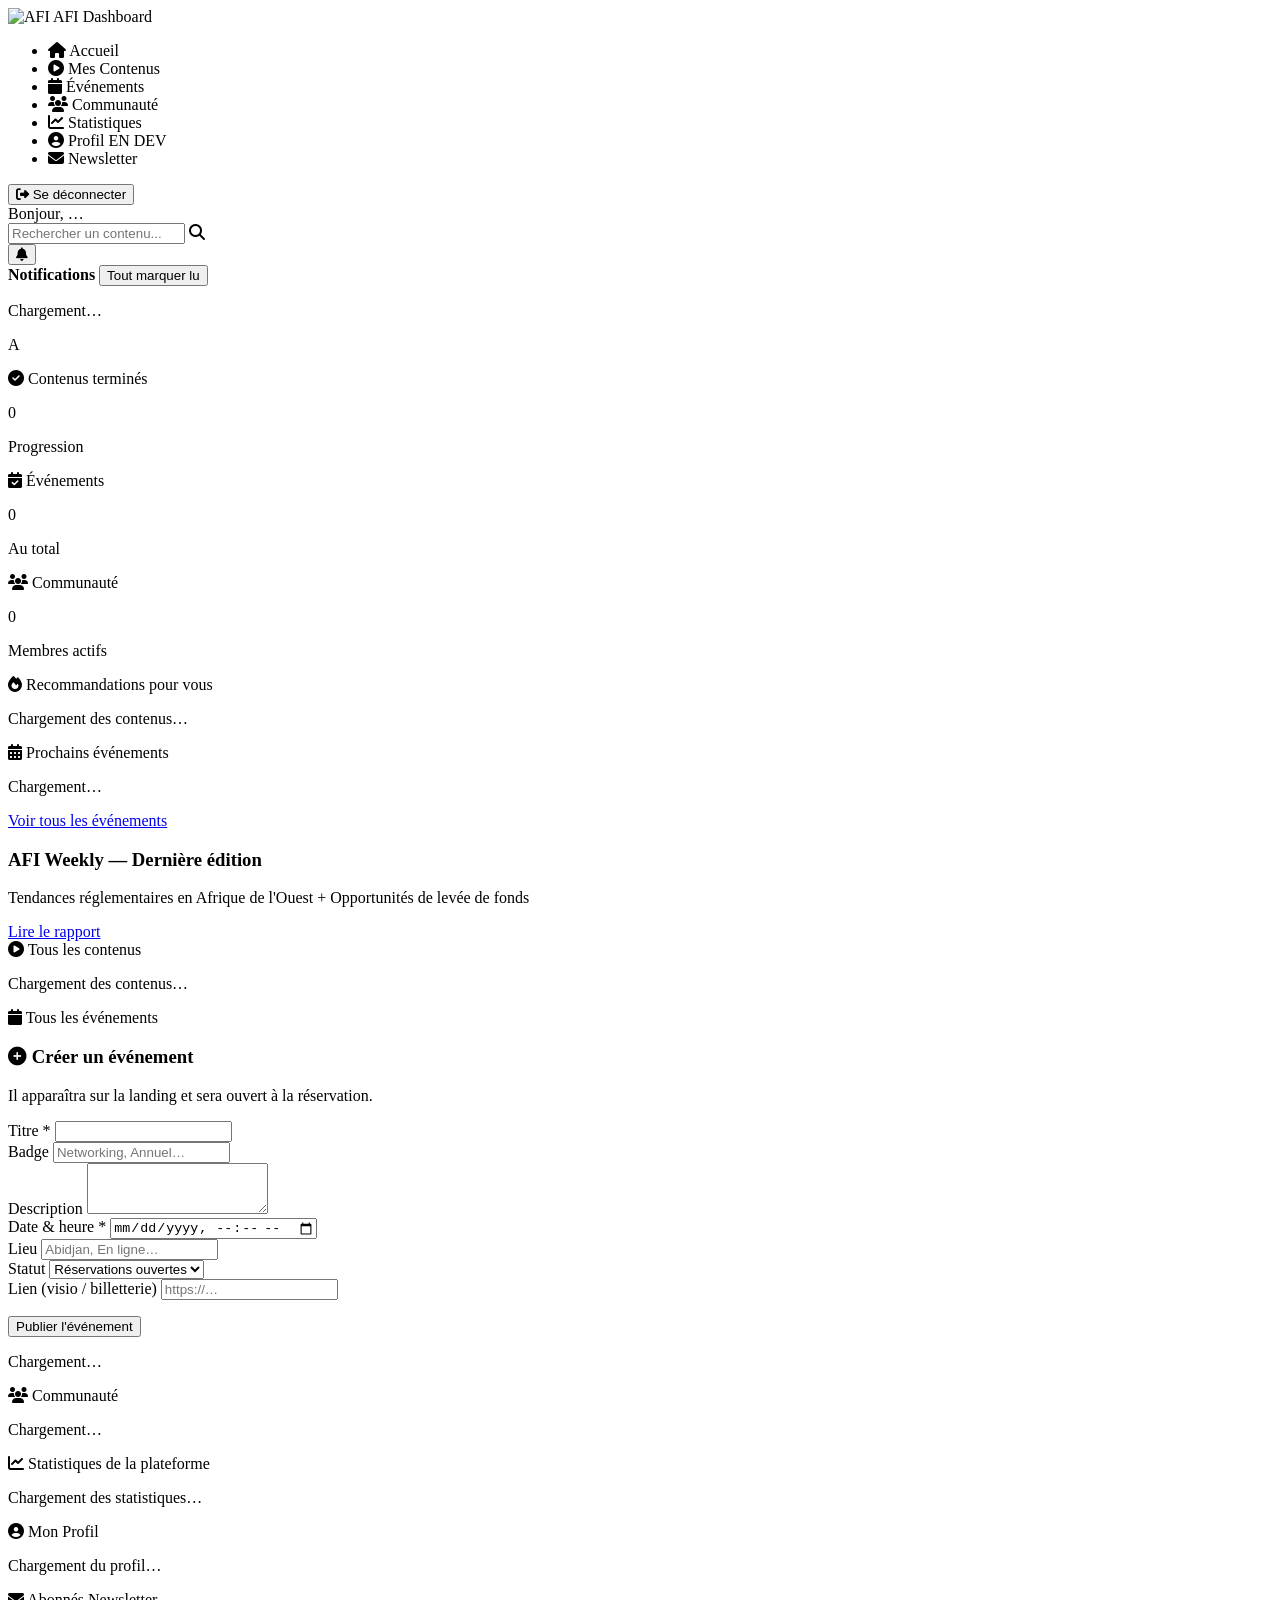
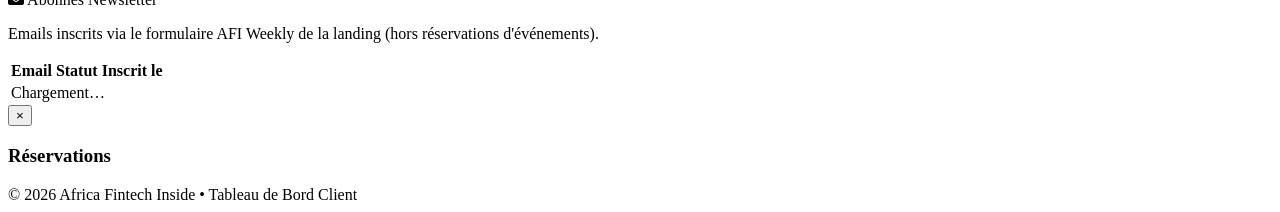
==== commit e93b0752: "Newsletter, liens Django/Live Server et "Voir plus" des événements - config.js : API_BASE et ROUTES " ====
--- a/web/assets/pages/dashboard.html
+++ b/web/assets/pages/dashboard.html
@@ -10,33 +10,19 @@
     <link rel="stylesheet" href="/assets/css/dashboard.css">
     <!-- Styles compilés depuis ../sass/dashboard.scss (sass ../sass/dashboard.scss ../css/dashboard.css) -->
 
-    <style>
-        .newsletter-summary { margin-bottom: 1rem; opacity: .85; }
-        .newsletter-table-wrapper { overflow-x: auto; }
-        .newsletter-table { width: 100%; border-collapse: collapse; }
-        .newsletter-table th,
-        .newsletter-table td {
-            text-align: left; padding: .75rem 1rem;
-            border-bottom: 1px solid rgba(255, 255, 255, .08);
-        }
-        .newsletter-table th { font-weight: 600; opacity: .7; font-size: .85rem; }
-        .sub-status {
-            display: inline-block; padding: .15rem .6rem;
-            border-radius: 999px; font-size: .8rem; font-weight: 600;
-        }
-        .sub-status--active { background: rgba(34, 197, 94, .15); color: #22c55e; }
-        .sub-status--inactive { background: rgba(148, 163, 184, .15); color: #94a3b8; }
-    </style>
-
     <!-- Mixpanel : envoie les événements pour que /api/site-stats/ ait
          quelque chose à afficher. Token = Project Token (Settings > SellMuse),
          PAS le Project ID ni le Service Account. -->
     <script src="https://cdn.mxpnl.com/libs/mixpanel-2-latest.min.js"></script>
     <script>
-        mixpanel.init("c207f032a0e8c4c07da6d487538b53c3", { persistence: "localStorage" });
-        // Événement explicite plutôt que l'autocapture : le nom est garanti
-        // identique à celui utilisé dans TRACKED_METRICS (sync_stats.py).
-        mixpanel.track("Page View", { page: "dashboard" });
+        // Garde : si le CDN Mixpanel est bloqué (adblock, hors-ligne), le
+        // dashboard ne doit pas planter.
+        if (window.mixpanel) {
+            mixpanel.init("c207f032a0e8c4c07da6d487538b53c3", { persistence: "localStorage" });
+            // Événement explicite plutôt que l'autocapture : le nom est garanti
+            // identique à celui utilisé dans TRACKED_METRICS (sync_stats.py).
+            mixpanel.track("Page View", { page: "dashboard" });
+        }
     </script>
 </head>
 <body>
@@ -83,7 +69,6 @@
                     <i class="fas fa-user-circle"></i>
                     <span>Profil</span>
                     <span class="nav-badge badge-dev">EN DEV</span>
-
                 </a>
             </li>
             <li>
@@ -167,7 +152,9 @@
 
                 <div>
                     <div class="section-title"><i class="fas fa-calendar-alt"></i> Prochains événements</div>
-                  
+                    <div class="events-list" id="events-list">
+                        <p class="empty-state">Chargement…</p>
+                    </div>
                     <div class="events-list-footer">
                         <a href="#" class="btn btn-primary btn-block" data-section-link="events">Voir tous les événements</a>
                     </div>
@@ -247,6 +234,10 @@
                     </div>
                 </form>
             </div>
+
+            <div class="events-list" id="events-full">
+                <p class="empty-state">Chargement…</p>
+            </div>
         </section>
 
         <!-- ===== Section: Communauté ===== -->
@@ -270,10 +261,12 @@
                 <p class="empty-state">Chargement du profil…</p>
             </div>
         </section>
-
-        <!-- ===== Section: Newsletter ===== -->
+        <!-- ===== Section: Newsletter =====
+             Uniquement les emails du formulaire "AFI Weekly" de la landing.
+             Les emails de réservation sont dans Événements > Réservations. -->
         <section id="section-newsletter" class="dashboard-section">
             <div class="section-title"><i class="fas fa-envelope"></i> Abonnés Newsletter</div>
+            <p class="newsletter-hint">Emails inscrits via le formulaire AFI Weekly de la landing (hors réservations d'événements).</p>
             <div class="newsletter-summary" id="newsletter-summary"></div>
             <div class="newsletter-table-wrapper">
                 <table class="newsletter-table">
@@ -311,10 +304,10 @@
     <!-- ORDRE IMPORTANT : dashboardApp.js déclare SECTION_LOADERS en const ;
          community.js et stats.js y ajoutent une entrée (ils doivent donc
          être chargés APRÈS lui). notifications.js est indépendant. -->
+    <script src="/assets/js/config.js"></script>
     <script src="/assets/js/dashboardApp.js"></script>
     <script src="/assets/js/notifications.js"></script>
     <script src="/assets/js/community.js"></script>
     <script src="/assets/js/stats.js"></script>
-    <script src="/assets/js/newsletterApp.js"></script>
 </body>
 </html>
